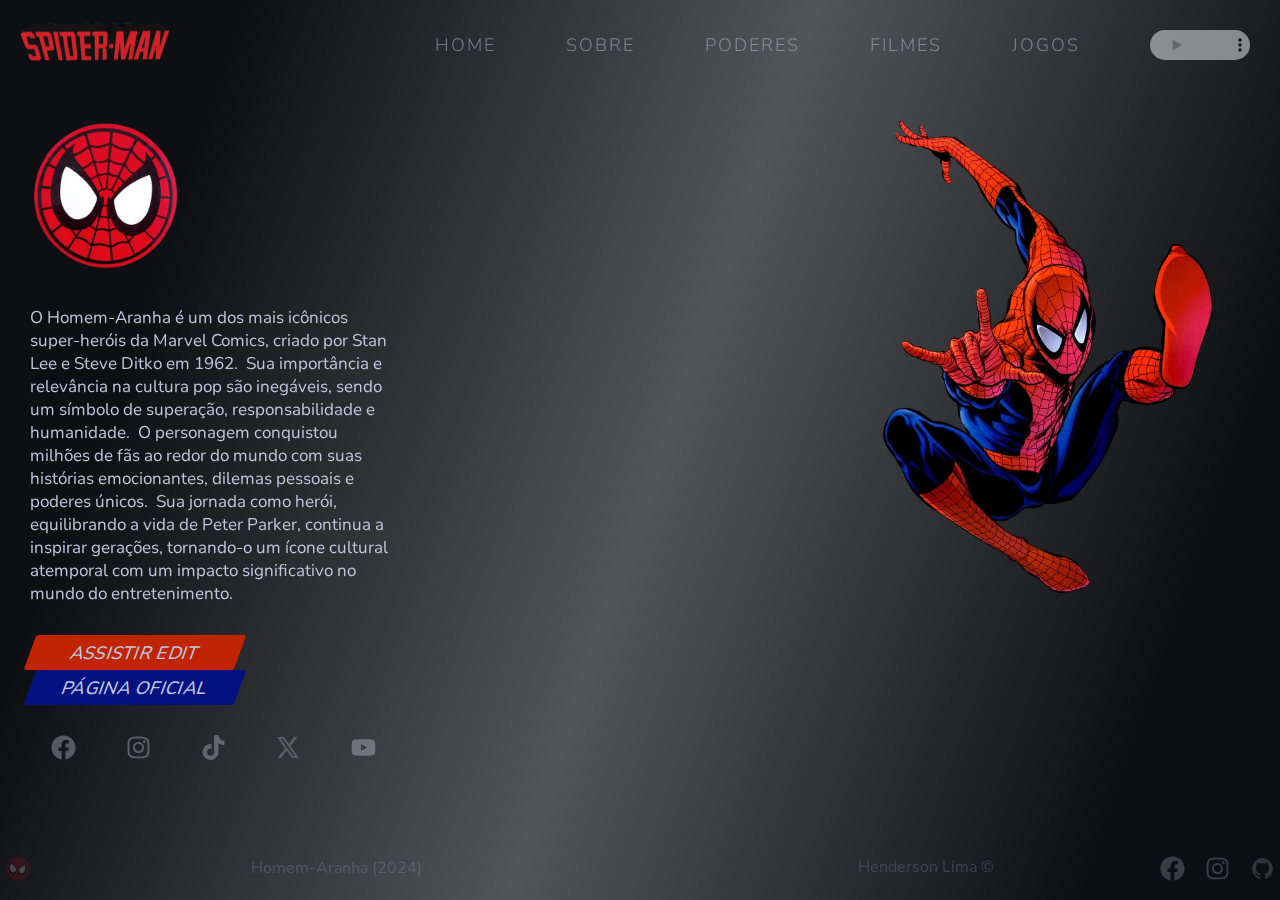
==== Index.html @ 878774ff "first commit" ====
<!DOCTYPE html>
<html lang="pt-br">
<head>
    <meta charset="UTF-8">
    <meta name="viewport" content="width=device-width, initial-scale=1.0">
    <title>Homem-Aranha</title>
    <link rel="stylesheet" href="./Styles/Index.css">
    <link rel="icon" type="image/x-icon" href="./Assets/Imagens/Home/Simbolo.png">
</head>
<body>
    <div id="background">
        <video loop autoplay muted>
            <source src="./Assets/Video/Spider-Verse ｜｜ Bones ft.@ImagineDragons.mp4">
        </video>
    </div>
    <div id="container" class="border">
        <header class="border">
            <div>
                <img src="./Assets/Imagens/Home/Logo.webp" class="logo" alt="Logo com o escrito Spider-Man">
            </div>
            <ul class="navigation">
                <li>
                    <a href="Index.html" class="navigation-link">Home</a>
                </li>
                <li>
                    <a href="Sobre.html" class="navigation-link">Sobre</a>
                </li>
                <li>
                    <a href="" class="navigation-link">Poderes</a>
                </li>
                <li>
                    <a href="" class="navigation-link">Filmes</a>
                </li>
                <li>
                    <a href="" class="navigation-link">Jogos</a>
                </li>
                <li>
                    <audio controls autoplay loop src="./assets/audios"></audio>
                </li>
            </ul>
        </header>
        <div id="left" class="border">
            <img
            src="/Assets/Imagens/Home/Simbolo.png" class="IMG-Simbolo" alt="Símbolo da máscara do Homem-Aranha">
            <p class="info-home"
                >O Homem-Aranha é um dos mais icônicos super-heróis da Marvel Comics, criado por Stan Lee e Steve Ditko em 1962.
                &nbsp;Sua importância e relevância na cultura pop são inegáveis, sendo um símbolo de superação, responsabilidade e humanidade.
                &nbsp;O personagem conquistou milhões de fãs ao redor do mundo com suas histórias emocionantes, dilemas pessoais e poderes únicos.
                &nbsp;Sua jornada como herói, equilibrando a vida de Peter Parker, continua a inspirar gerações, tornando-o um ícone cultural 
                atemporal com um impacto significativo no mundo do entretenimento.
            </p>
            <div class="buttons">
                <button class="edit">
                    <a href="https://youtu.be/sIrFveVh_DE?si=0ab416aweUmz8S4p">
                        Assistir edit
                    </a>
                </button>
                <button class="pag">
                    <a href="https://pt.wikipedia.org/wiki/Homem-Aranha">
                        Página Oficial
                    </a>
                </button>
            </div>
            <div class="navigation-social">
                    <a href="https://www.facebook.com/HomemAranha/?locale=pt_BR">
                        <svg xmlns="http://www.w3.org/2000/svg" viewBox="0 0 512 512"> 
                        <path fill="#EDF1F7" d="M504 256C504 119 393 8 256 8S8 119 8 256c0 123.78 90.69 226.38 209.25 245V327.69h-63V256h63v-54.64c0-62.15 37-96.48 93.67-96.48 27.14 0 55.52 4.84 55.52 4.84v61h-31.28c-30.8 0-40.41 19.12-40.41 38.73V256h68.78l-11 71.69h-57.78V501C413.31 482.38 504 379.78 504 256z"/>
                        </svg>
                    </a>
                    <a href="https://www.instagram.com/spiderman/">
                        <svg xmlns="http://www.w3.org/2000/svg" viewBox="0 0 448 512">
                        <path fill="#EDF1F7" d="M224.1 141c-63.6 0-114.9 51.3-114.9 114.9s51.3 114.9 114.9 114.9S339 319.5 339 255.9 287.7 141 224.1 141zm0 189.6c-41.1 0-74.7-33.5-74.7-74.7s33.5-74.7 74.7-74.7 74.7 33.5 74.7 74.7-33.6 74.7-74.7 74.7zm146.4-194.3c0 14.9-12 26.8-26.8 26.8-14.9 0-26.8-12-26.8-26.8s12-26.8 26.8-26.8 26.8 12 26.8 26.8zm76.1 27.2c-1.7-35.9-9.9-67.7-36.2-93.9-26.2-26.2-58-34.4-93.9-36.2-37-2.1-147.9-2.1-184.9 0-35.8 1.7-67.6 9.9-93.9 36.1s-34.4 58-36.2 93.9c-2.1 37-2.1 147.9 0 184.9 1.7 35.9 9.9 67.7 36.2 93.9s58 34.4 93.9 36.2c37 2.1 147.9 2.1 184.9 0 35.9-1.7 67.7-9.9 93.9-36.2 26.2-26.2 34.4-58 36.2-93.9 2.1-37 2.1-147.8 0-184.8zM398.8 388c-7.8 19.6-22.9 34.7-42.6 42.6-29.5 11.7-99.5 9-132.1 9s-102.7 2.6-132.1-9c-19.6-7.8-34.7-22.9-42.6-42.6-11.7-29.5-9-99.5-9-132.1s-2.6-102.7 9-132.1c7.8-19.6 22.9-34.7 42.6-42.6 29.5-11.7 99.5-9 132.1-9s102.7-2.6 132.1 9c19.6 7.8 34.7 22.9 42.6 42.6 11.7 29.5 9 99.5 9 132.1s2.7 102.7-9 132.1z"/>
                        </svg>
                    </a>
                    <a href="https://www.tiktok.com/@spidermanmovie?lang=pt-BR">
                        <svg xmlns="http://www.w3.org/2000/svg" viewBox="0 0 448 512">
                        <path fill="#EDF1F7" d="M448,209.91a210.06,210.06,0,0,1-122.77-39.25V349.38A162.55,162.55,0,1,1,185,188.31V278.2a74.62,74.62,0,1,0,52.23,71.18V0l88,0a121.18,121.18,0,0,0,1.86,22.17h0A122.18,122.18,0,0,0,381,102.39a121.43,121.43,0,0,0,67,20.14Z"/>
                        </svg>
                    </a>
                    <a href="https://twitter.com/SpiderMan">
                        <svg class="w-6 h-6 text-gray-800 dark:text-white" aria-hidden="true" xmlns="http://www.w3.org/2000/svg" width="24" height="24" fill="currentColor" viewBox="0 0 24 24">
                            <path d="M13.795 10.533 20.68 2h-3.073l-5.255 6.517L7.69 2H1l7.806 10.91L1.47 22h3.074l5.705-7.07L15.31 22H22l-8.205-11.467Zm-2.38 2.95L9.97 11.464 4.36 3.627h2.31l4.528 6.317 1.443 2.02 6.018 8.409h-2.31l-4.934-6.89Z"/>
                          </svg>                    
                    </a>
                    <a href="https://www.youtube.com/c/spiderman">
                        <svg xmlns="http://www.w3.org/2000/svg" viewBox="0 0 576 512">
                        <path fill="#EDF1F7" d="M549.655 124.083c-6.281-23.65-24.787-42.276-48.284-48.597C458.781 64 288 64 288 64S117.22 64 74.629 75.486c-23.497 6.322-42.003 24.947-48.284 48.597-11.412 42.867-11.412 132.305-11.412 132.305s0 89.438 11.412 132.305c6.281 23.65 24.787 41.5 48.284 47.821C117.22 448 288 448 288 448s170.78 0 213.371-11.486c23.497-6.321 42.003-24.171 48.284-47.821 11.412-42.867 11.412-132.305 11.412-132.305s0-89.438-11.412-132.305zm-317.51 213.508V175.185l142.739 81.205-142.739 81.201z"/>
                        </svg>
                    </a>
                </div>
        </div>
        <div id="main" class="border">
            <!-- Main -->
        </div>
        <div id="right" class="border">
            <img
            src="/Assets/Imagens/Home/Spider.webp" class="IMG-spider" alt="Homem-Aranha em pose clássica">
        </div>
        <footer class="border">
            <div class="rodape">
                <img src="/Assets/Imagens/Home/Simbolo.png" class="IMG-rodape" alt="Símbolo da máscara do Homem-Aranha">
            <p>Homem-Aranha (2024)</p>
            </div>
        </footer>
        <div id="footer2" class="border">
            <p>Henderson Lima ©</p>
            <div class="navigation-social2">
                <a href="https://www.facebook.com/share/PnAp65nThkCP9XxA/?mibextid=qi2Omg">
                    <svg xmlns="http://www.w3.org/2000/svg" viewBox="0 0 512 512"> 
                    <path fill="#EDF1F7" d="M504 256C504 119 393 8 256 8S8 119 8 256c0 123.78 90.69 226.38 209.25 245V327.69h-63V256h63v-54.64c0-62.15 37-96.48 93.67-96.48 27.14 0 55.52 4.84 55.52 4.84v61h-31.28c-30.8 0-40.41 19.12-40.41 38.73V256h68.78l-11 71.69h-57.78V501C413.31 482.38 504 379.78 504 256z"/>
                    </svg>
                </a>
                <a href="https://www.instagram.com/hendisu_lima?igsh=MTlmZjA5b3M0aWE2bQ==">
                    <svg xmlns="http://www.w3.org/2000/svg" viewBox="0 0 448 512">
                    <path fill="#EDF1F7" d="M224.1 141c-63.6 0-114.9 51.3-114.9 114.9s51.3 114.9 114.9 114.9S339 319.5 339 255.9 287.7 141 224.1 141zm0 189.6c-41.1 0-74.7-33.5-74.7-74.7s33.5-74.7 74.7-74.7 74.7 33.5 74.7 74.7-33.6 74.7-74.7 74.7zm146.4-194.3c0 14.9-12 26.8-26.8 26.8-14.9 0-26.8-12-26.8-26.8s12-26.8 26.8-26.8 26.8 12 26.8 26.8zm76.1 27.2c-1.7-35.9-9.9-67.7-36.2-93.9-26.2-26.2-58-34.4-93.9-36.2-37-2.1-147.9-2.1-184.9 0-35.8 1.7-67.6 9.9-93.9 36.1s-34.4 58-36.2 93.9c-2.1 37-2.1 147.9 0 184.9 1.7 35.9 9.9 67.7 36.2 93.9s58 34.4 93.9 36.2c37 2.1 147.9 2.1 184.9 0 35.9-1.7 67.7-9.9 93.9-36.2 26.2-26.2 34.4-58 36.2-93.9 2.1-37 2.1-147.8 0-184.8zM398.8 388c-7.8 19.6-22.9 34.7-42.6 42.6-29.5 11.7-99.5 9-132.1 9s-102.7 2.6-132.1-9c-19.6-7.8-34.7-22.9-42.6-42.6-11.7-29.5-9-99.5-9-132.1s-2.6-102.7 9-132.1c7.8-19.6 22.9-34.7 42.6-42.6 29.5-11.7 99.5-9 132.1-9s102.7-2.6 132.1 9c19.6 7.8 34.7 22.9 42.6 42.6 11.7 29.5 9 99.5 9 132.1s2.7 102.7-9 132.1z"/>
                    </svg>
                </a>
                <a href="https://github.com/HStark0?tab=repositories">
                    <svg class="w-6 h-6 text-gray-800 dark:text-white" aria-hidden="true" xmlns="http://www.w3.org/2000/svg" width="24" height="24" fill="currentColor" viewBox="0 0 24 24">
                        <path fill-rule="evenodd" d="M12.006 2a9.847 9.847 0 0 0-6.484 2.44 10.32 10.32 0 0 0-3.393 6.17 10.48 10.48 0 0 0 1.317 6.955 10.045 10.045 0 0 0 5.4 4.418c.504.095.683-.223.683-.494 0-.245-.01-1.052-.014-1.908-2.78.62-3.366-1.21-3.366-1.21a2.711 2.711 0 0 0-1.11-1.5c-.907-.637.07-.621.07-.621.317.044.62.163.885.346.266.183.487.426.647.71.135.253.318.476.538.655a2.079 2.079 0 0 0 2.37.196c.045-.52.27-1.006.635-1.37-2.219-.259-4.554-1.138-4.554-5.07a4.022 4.022 0 0 1 1.031-2.75 3.77 3.77 0 0 1 .096-2.713s.839-.275 2.749 1.05a9.26 9.26 0 0 1 5.004 0c1.906-1.325 2.74-1.05 2.74-1.05.37.858.406 1.828.101 2.713a4.017 4.017 0 0 1 1.029 2.75c0 3.939-2.339 4.805-4.564 5.058a2.471 2.471 0 0 1 .679 1.897c0 1.372-.012 2.477-.012 2.814 0 .272.18.592.687.492a10.05 10.05 0 0 0 5.388-4.421 10.473 10.473 0 0 0 1.313-6.948 10.32 10.32 0 0 0-3.39-6.165A9.847 9.847 0 0 0 12.007 2Z" clip-rule="evenodd"/>
                      </svg>
                      
                </a>
            </div>
        </div>
    </div>
</body>
</html>
---- Styles/Index.css ----
@import url(./Gerais.css);

/* Background - Home */

#background {
    position: fixed;
    inset: 0;
    z-index: -1;
    width: 100%;
    height: 115%;
    align-self: center;
    justify-self: center;
}

#background video {
    width: 100%;
    height: 100%;
    object-fit: cover;
}

#background::after {
    content: '';
    width: inherit;
    height: inherit;
    position: fixed;
    inset: 0;
    background: linear-gradient(109deg, rgba(10, 12, 16, 0.99) 15%, rgba(10, 12, 16, 0.7) 50%, rgba(10, 12, 16, 0.99) 85%);
}

/* GRID */

/* .border {
    border: 1px solid white;
} */

#container {
    display: grid;
    grid-template-columns: repeat(3, 1fr);
    grid-template-rows: 10vh 84.5vh 5vh;
    grid-template-areas:
    "header header header"
    "left main right"
    "footer main footer2";
}

header {
    grid-area: header;
    padding: 20px;
    display: flex;
    justify-content: space-between;
    align-items: center;
}

.logo {
    width: 150px;
}

#left {
    grid-area: left;
    padding: 30px;
}

#main {
    grid-area: main;
}

#right {
    grid-area: right;
    padding: 30px;
}

footer {
    grid-area: footer;
    padding: 5px;
}

#footer2 {
    grid-area: footer2;
    padding: 5px;
    display: flex;
    justify-content: space-between;
    opacity: 0.2;
}

/* Header */

.navigation {
    display: flex;
    align-items: center;
    column-gap: 70px;
    list-style: none;
    padding: 10px;
    opacity: 0.5;
}

.navigation-link {
    font-weight: 300;
    font-size: 18px;
    letter-spacing: 2px;
    text-decoration: none;
    text-transform: uppercase;
    position: relative;
}

.navigation-link:hover {
    color: var(--red);
}

.navigation-link::after {
    content: '';
    position: absolute;
    left: 0;
    bottom: -2px;

    width: 60%;
    height: 1px;
    background: var(--blue);

    transform: scaleX(0);
    transform-origin: right;
    transition: transform 0.4s;
}

.navigation-link:hover::after {
    transform: scaleX(1);
    transform-origin: left;
    transition: transform 0.4s;
}

/* Audio */

audio {
    width: 100px;
    height: 30px;
    margin: none;
    padding: none;
}

audio, li {
    display: flex;
    align-items: center;
    column-gap: 48px;
    list-style: none;
}

/* GRID - LEFT */

.IMG-Simbolo {
    width: 150px;
}

#left > p {
    font-size: 17px;
    margin-top: 30px;
}

.buttons {
    margin-top: 30px;
}

.buttons a {
    text-decoration: none;
}

.edit, .pag {
    width: 210px;
    height: 35px;
    border: none;
    border-radius: 3px;
    font-weight: 500;
    text-align: center;
    text-transform: uppercase;
    letter-spacing: 0.3px;
    transform: skew(-20deg);
}

.edit {
    background-color: var(--red);
    transition: 0.4s;
}

.edit a:hover {
    color: blue;
    transition: 0.4s;
}

.pag {
    background-color: var(--blue);
    transition: 0.4s;
}

.pag a:hover {
    color: red;
    transition: 0.4s;
}

.navigation-social {
    margin-top: 30px;
    display: flex;
    justify-content: center;
    column-gap: 50px;
}

.navigation-social svg {
    width: 25px;
    height: 25px;
    opacity: 0.3;
    transition: all 0.4s;
}

.navigation-social svg:hover {
    opacity: 1;
    transform: translateY(-5px);
    cursor: pointer;
}

/* GRID - RIGHT */

.IMG-spider {
    width: 90%;
}

/* GRID - FOOTER */

.rodape {
    display: flex;
    justify-content: space-between;
    align-items: center;
    opacity: 0.2;
}

.IMG-rodape {
    width: 25px;
    height: 25px;
}

.rodape p {
    font-size: 16px;
}

/* GRID - FOOTER2 */

#footer2 > p {
    font-size: 16px;
}

.navigation-social2 {
    display: flex;
    gap: 20px;
}

.navigation-social2 svg {
    width: 25px;
    height: 25px;
    transition: all 0.4s;
}

.navigation-social2 svg:hover {
    transform: translateY(-5px);
    cursor: pointer;
}

/* Media Query */

@media only screen and (max-width: 480px) {
    #container {
        display: flex;
        flex-direction: column;
    }

    header {
        display: flex;
        flex-direction: column;
        gap: 10px;
        padding: 0;
    }

    .navigation {
        display: flex;
        justify-content: center;
        align-items: center;
        column-gap: 10px;
        list-style: none;
        opacity: 0.5;
    }
    
    .navigation-link {
        font-weight: 0;
        font-size: 14px;
        letter-spacing: 0.5px;
        text-decoration: none;
        text-transform: uppercase;
        position: relative;
    }

    /* Left */

    #left > p {
        font-size: 14px;
        margin-top: 0px;
    }

    .buttons {
        margin-top: 60px;
        margin-left: 10px;
    }

    .buttons > button > a {
        font-size: 14px;
    }

    .edit, .pag {
        width: 140px;
        height: 35px;
        border: none;
        border-radius: 3px;
        font-weight: 500;
        text-align: center;
        text-transform: uppercase;
        letter-spacing: 0.3px;
        transform: skew(-20deg);
    }

    .navigation-social {
        margin-top: 65px;
        display: flex;
        justify-content: center;
        column-gap: 40px;
    }
    
    #footer2 {
        grid-area: footer2;
        display: flex;
        justify-content: space-between;
        align-items: center;
        opacity: 0.2;
        margin-left: 20px;
        margin-right: 20px;
    }

    /* Display None */

    audio {
        display: none;
    }

    .IMG-Simbolo {
        display: none;
    }

    .IMG-spider {
        display: none;
    }

    #main {
        display: none;
    }

    #right {
        display: none;
    }

    footer {
        display: none;
    }
}

@media only screen and (min-width: 768px) and (max-width: 991px) {

    .logo {
        width: 300px;
    }

    #container {
        display: flex;
        flex-direction: column;
    }

    header {
        display: flex;
        flex-direction: column;
        gap: 30px;
        padding: 0;
    }

    .navigation {
        display: flex;
        justify-content: center;
        align-items: center;
        column-gap: 60px;
        list-style: none;
        opacity: 1;
        margin-left: 30px;
    }
    
    .navigation-link {
        font-weight: 300;
        font-size: 20px;
        letter-spacing: 1px;
        text-decoration: none;
        text-transform: uppercase;
        position: relative;
    }

    #left > p {
        font-size: 28px;
        margin-top: 60px;
        text-align: justify;
        margin-left: 30px;
        margin-right: 30px;
    }

    .buttons {
        margin-top: 80px;
        display: flex;
        justify-content: center;
        gap: 50px;
    }

    .buttons > button > a {
        font-size: 30px;
    }

    .edit, .pag {
        width: 300px;
        height: 70px;
        border: none;
        border-radius: 3px;
        font-weight: 500;
        text-align: center;
        text-transform: uppercase;
        letter-spacing: 0.3px;
        transform: skew(-20deg);
    }

    .navigation-social {
        margin-top: 100px;
        display: flex;
        justify-content: center;
        column-gap: 80px;
    }
    
    .navigation-social svg {
        width: 40px;
        height: 40px;
        opacity: 0.3;
        transition: all 0.4s;
    }
    
    #footer2 {
        grid-area: footer2;
        margin-top: 50px;
        display: flex;
        justify-content: space-between;
        opacity: 0.2;
        margin-left: 30px;
        margin-right: 30px;
    }

    #footer2 > p {
        font-size: 20px;
    }
    
    .navigation-social2 {
        display: flex;
        gap: 40px;
    }
    
    .navigation-social2 svg {
        width: 30px;
        height: 30px;
        transition: all 0.4s;
    }

    /* Display None */

    audio {
        display: none;
    }

    .IMG-Simbolo {
        display: none;
    }

    .IMG-spider {
        display: none;
    }

    #main {
        display: none;
    }

    #right {
        display: none;
    }

    footer {
        display: none;
    }

}
/* FIM */
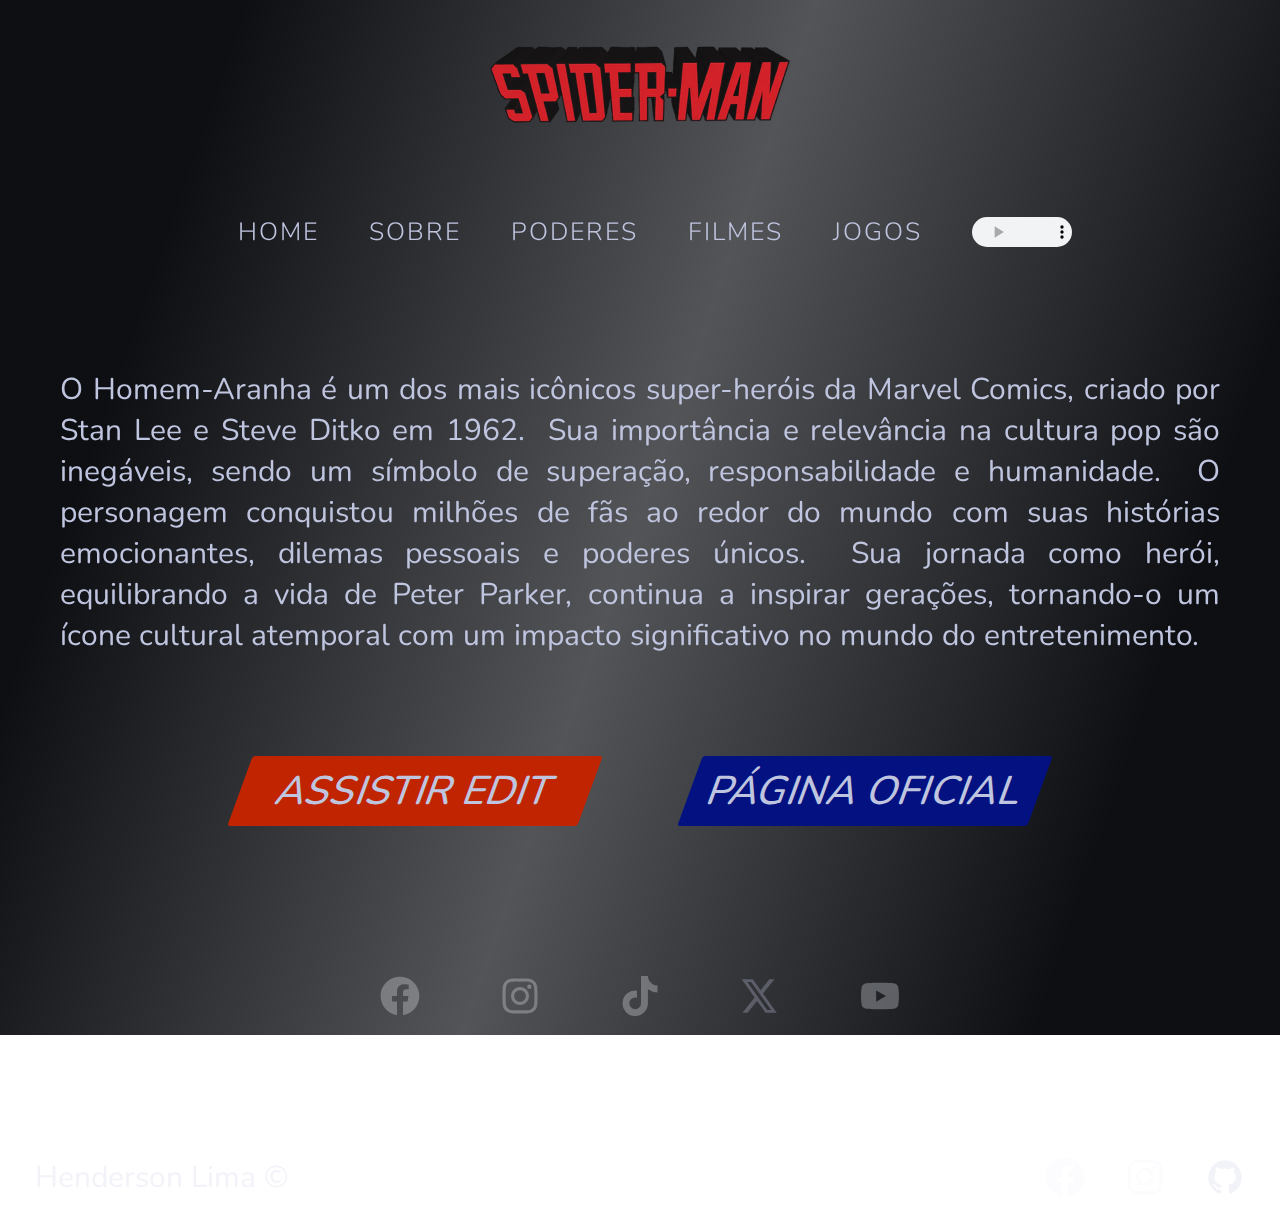
==== commit a9af6a5b: "Miranha" ====
--- a/Index.html
+++ b/Index.html
@@ -26,16 +26,16 @@
                     <a href="Sobre.html" class="navigation-link">Sobre</a>
                 </li>
                 <li>
-                    <a href="" class="navigation-link">Poderes</a>
+                    <a href="Poderes.html" class="navigation-link">Poderes</a>
                 </li>
                 <li>
-                    <a href="" class="navigation-link">Filmes</a>
+                    <a href="Filmes.html" class="navigation-link">Filmes</a>
                 </li>
                 <li>
-                    <a href="" class="navigation-link">Jogos</a>
+                    <a href="Jogos.html" class="navigation-link">Jogos</a>
                 </li>
                 <li>
-                    <audio controls autoplay loop src="./assets/audios"></audio>
+                    <audio controls autoplay loop src="./assets"></audio>
                 </li>
             </ul>
         </header>
--- a/Styles/Index.css
+++ b/Styles/Index.css
@@ -262,24 +262,25 @@
 
 /* Media Query */
 
-@media only screen and (max-width: 480px) {
+@media only screen and (max-width: 450px) {
     #container {
         display: flex;
         flex-direction: column;
+        justify-content: space-between;
+        align-items: center;
     }
 
     header {
         display: flex;
         flex-direction: column;
-        gap: 10px;
-        padding: 0;
+        gap: 30px;
     }
 
     .navigation {
         display: flex;
         justify-content: center;
         align-items: center;
-        column-gap: 10px;
+        column-gap: 30px;
         list-style: none;
         opacity: 0.5;
     }
@@ -296,13 +297,7 @@
     /* Left */
 
     #left > p {
-        font-size: 14px;
-        margin-top: 0px;
-    }
-
-    .buttons {
-        margin-top: 60px;
-        margin-left: 10px;
+        font-size: 18px;
     }
 
     .buttons > button > a {
@@ -310,7 +305,7 @@
     }
 
     .edit, .pag {
-        width: 140px;
+        width: 170px;
         height: 35px;
         border: none;
         border-radius: 3px;
@@ -322,7 +317,6 @@
     }
 
     .navigation-social {
-        margin-top: 65px;
         display: flex;
         justify-content: center;
         column-gap: 40px;
@@ -333,9 +327,107 @@
         display: flex;
         justify-content: space-between;
         align-items: center;
+        column-gap: 40px;
         opacity: 0.2;
+    }
+
+    /* Display None */
+
+    audio {
+        display: none;
+    }
+
+    .IMG-Simbolo {
+        display: none;
+    }
+
+    .IMG-spider {
+        display: none;
+    }
+
+    #main {
+        display: none;
+    }
+
+    #right {
+        display: none;
+    }
+
+    footer {
+        display: none;
+    }
+}
+
+@media only screen and (max-width: 415px) {
+    #container {
+        display: flex;
+        flex-direction: column;
+        justify-content: space-between;
+        align-items: center;
+    }
+
+    header {
+        display: flex;
+        flex-direction: column;
         margin-left: 20px;
-        margin-right: 20px;
+        gap: 10px;
+        padding: 0;
+    }
+
+    .logo {
+        width: 140px;
+    }
+
+    .navigation {
+        display: flex;
+        justify-content: center;
+        align-items: center;
+        column-gap: 18px;
+        list-style: none;
+        opacity: 0.5;
+    }
+    
+    .navigation-link {
+        font-weight: 0;
+        font-size: 14px;
+        letter-spacing: 0.5px;
+        text-decoration: none;
+        text-transform: uppercase;
+        position: relative;
+    }
+
+    /* Left */
+
+    #left > p {
+        font-size: 14px;
+    }
+
+    .buttons > button > a {
+        font-size: 14px;
+    }
+
+    .edit, .pag {
+        width: 142px;
+        height: 35px;
+        border: none;
+        border-radius: 3px;
+        font-weight: 500;
+        text-align: center;
+        text-transform: uppercase;
+        letter-spacing: 0.3px;
+        transform: skew(-20deg);
+    }
+
+    .navigation-social {
+        display: flex;
+        justify-content: center;
+        column-gap: 40px;
+    }
+    
+    #footer2 {
+        grid-area: footer2;
+        display: flex;
+        opacity: 0.2;
     }
 
     /* Display None */
@@ -499,4 +591,140 @@
     }
 
 }
+
+@media only screen and (min-width: 1020px) and (max-width: 1350px) {
+
+    .logo {
+        width: 300px;
+        margin-top: 20px;
+    }
+
+    #container {
+        display: flex;
+        flex-direction: column;
+    }
+
+    header {
+        display: flex;
+        flex-direction: column;
+        gap: 50px;
+        padding: 0;
+    }
+
+    .navigation {
+        display: flex;
+        justify-content: center;
+        align-items: center;
+        column-gap: 50px;
+        list-style: none;
+        opacity: 1;
+        margin-left: 30px;
+    }
+    
+    .navigation-link {
+        font-weight: 300;
+        font-size: 25px;
+        letter-spacing: 2px;
+        text-decoration: none;
+        text-transform: uppercase;
+        position: relative;
+    }
+
+    #left > p {
+        font-size: 30px;
+        margin-top: 80px;
+        text-align: justify;
+        margin-left: 30px;
+        margin-right: 30px;
+    }
+
+    .buttons {
+        margin-top: 100px;
+        display: flex;
+        justify-content: center;
+        gap: 100px;
+    }
+
+    .buttons > button > a {
+        font-size: 40px;
+    }
+
+    .edit, .pag {
+        width: 350px;
+        height: 70px;
+        border: none;
+        border-radius: 3px;
+        font-weight: 500;
+        text-align: center;
+        text-transform: uppercase;
+        letter-spacing: 0.3px;
+        transform: skew(-20deg);
+    }
+
+    .navigation-social {
+        margin-top: 150px;
+        display: flex;
+        justify-content: center;
+        column-gap: 80px;
+    }
+    
+    .navigation-social svg {
+        width: 40px;
+        height: 40px;
+        opacity: 0.3;
+        transition: all 0.4s;
+    }
+    
+    #footer2 {
+        grid-area: footer2;
+        margin-top: 100px;
+        display: flex;
+        justify-content: space-between;
+        opacity: 0.2;
+        margin-left: 30px;
+        margin-right: 30px;
+    }
+
+    #footer2 > p {
+        font-size: 30px;
+    }
+    
+    .navigation-social2 {
+        display: flex;
+        gap: 40px;
+    }
+    
+    .navigation-social2 svg {
+        width: 40px;
+        height: 40px;
+        transition: all 0.4s;
+    }
+
+    /* Display None */
+
+    /* audio {
+        display: none;
+    } */
+
+    .IMG-Simbolo {
+        display: none;
+    }
+
+    .IMG-spider {
+        display: none;
+    }
+
+    #main {
+        display: none;
+    }
+
+    #right {
+        display: none;
+    }
+
+    footer {
+        display: none;
+    }
+}
+
 /* FIM */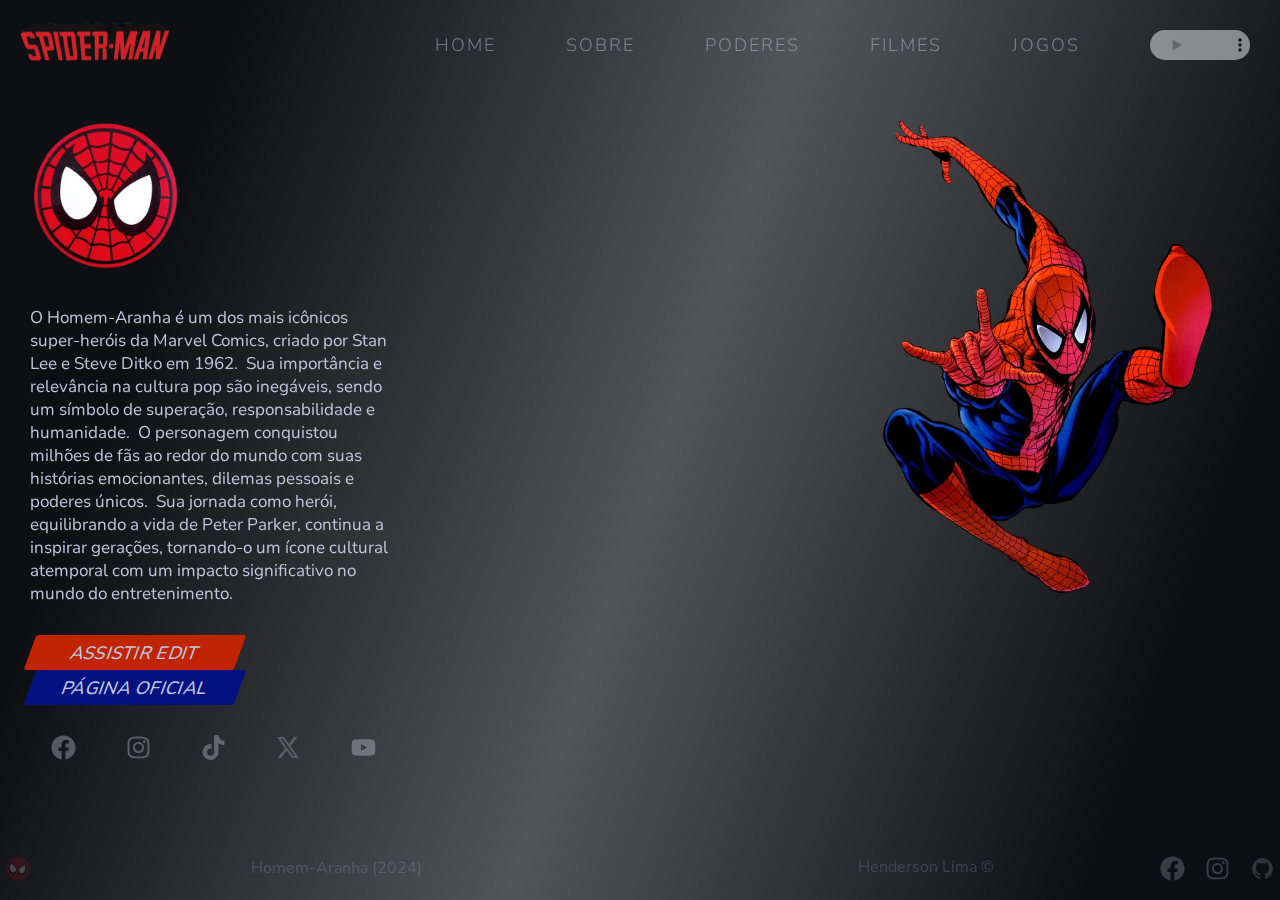
==== commit ac85f43c: "Miranha" ====
--- a/Index.html
+++ b/Index.html
@@ -35,7 +35,7 @@
                     <a href="Jogos.html" class="navigation-link">Jogos</a>
                 </li>
                 <li>
-                    <audio controls autoplay loop src="./assets"></audio>
+                    <audio controls autoplay loop src="./assets/Audios/Spider-Man Complete Theme (Arachnoverture by Michael Giacchino)(MP3_320K).mp3"></audio>
                 </li>
             </ul>
         </header>
--- a/Styles/Index.css
+++ b/Styles/Index.css
@@ -262,7 +262,12 @@
 
 /* Media Query */
 
-@media only screen and (max-width: 450px) {
+@media screen and (max-width: 480px) {
+    
+    .logo {
+        display: none;
+    }
+
     #container {
         display: flex;
         flex-direction: column;
@@ -273,18 +278,54 @@
     header {
         display: flex;
         flex-direction: column;
-        gap: 30px;
-    }
+        justify-content: center;
+        align-items: center;
+        background-color: #05111954;
+        border-bottom: 2px solid #051119;
+    }
+
+    #left {
+        display: flex;
+        flex-direction: column;
+        justify-content: center;
+        align-items: center;
+    }
+    
+    #main {
+        display: none;
+    }
+    
+    #right {
+        display: none;
+    }
+    
+    footer {
+        display: none;
+    }
+    
+    #footer2 {
+        grid-area: footer2;
+        padding: 5px;
+        display: flex;
+        justify-content: space-between;
+        opacity: 0.2;
+    }
+
+    audio {
+        display: none;
+    }
+
+    /* Header */
 
     .navigation {
         display: flex;
-        justify-content: center;
-        align-items: center;
-        column-gap: 30px;
+        align-items: center;
+        column-gap: 10px;
         list-style: none;
         opacity: 0.5;
-    }
-    
+        margin-left: 25px;
+    }
+
     .navigation-link {
         font-weight: 0;
         font-size: 14px;
@@ -294,22 +335,36 @@
         position: relative;
     }
 
-    /* Left */
+    /* GRID - LEFT */
+
+    .IMG-Simbolo {
+        width: 50px;
+    }
 
     #left > p {
-        font-size: 18px;
-    }
-
-    .buttons > button > a {
         font-size: 14px;
     }
 
+    .buttons {
+        display: flex;
+        justify-content: space-between;
+        align-items: center;
+        gap: 10px;
+        margin-top: 30px;
+        padding: 10px;
+    }
+
+    .buttons a {
+        text-decoration: none;
+        font-size: 16px;
+    }
+
     .edit, .pag {
-        width: 170px;
+        width: 150px;
         height: 35px;
         border: none;
         border-radius: 3px;
-        font-weight: 500;
+        font-weight: 0;
         text-align: center;
         text-transform: uppercase;
         letter-spacing: 0.3px;
@@ -321,140 +376,37 @@
         justify-content: center;
         column-gap: 40px;
     }
-    
+
+    .navigation-social svg {
+        width: 25px;
+        height: 25px;
+        opacity: 0.3;
+        transition: all 0.4s;
+    }
+
+    /* GRID - FOOTER2 */
+
     #footer2 {
-        grid-area: footer2;
-        display: flex;
-        justify-content: space-between;
-        align-items: center;
-        column-gap: 40px;
-        opacity: 0.2;
-    }
-
-    /* Display None */
-
-    audio {
-        display: none;
-    }
-
-    .IMG-Simbolo {
-        display: none;
-    }
-
-    .IMG-spider {
-        display: none;
-    }
-
-    #main {
-        display: none;
-    }
-
-    #right {
-        display: none;
-    }
-
-    footer {
-        display: none;
-    }
-}
-
-@media only screen and (max-width: 415px) {
-    #container {
-        display: flex;
-        flex-direction: column;
-        justify-content: space-between;
-        align-items: center;
-    }
-
-    header {
-        display: flex;
-        flex-direction: column;
-        margin-left: 20px;
-        gap: 10px;
-        padding: 0;
-    }
-
-    .logo {
-        width: 140px;
-    }
-
-    .navigation {
-        display: flex;
-        justify-content: center;
-        align-items: center;
-        column-gap: 18px;
-        list-style: none;
-        opacity: 0.5;
-    }
-    
-    .navigation-link {
-        font-weight: 0;
-        font-size: 14px;
-        letter-spacing: 0.5px;
-        text-decoration: none;
-        text-transform: uppercase;
-        position: relative;
-    }
-
-    /* Left */
-
-    #left > p {
-        font-size: 14px;
-    }
-
-    .buttons > button > a {
-        font-size: 14px;
-    }
-
-    .edit, .pag {
-        width: 142px;
-        height: 35px;
-        border: none;
-        border-radius: 3px;
-        font-weight: 500;
-        text-align: center;
-        text-transform: uppercase;
-        letter-spacing: 0.3px;
-        transform: skew(-20deg);
-    }
-
-    .navigation-social {
-        display: flex;
-        justify-content: center;
-        column-gap: 40px;
-    }
-    
-    #footer2 {
-        grid-area: footer2;
-        display: flex;
-        opacity: 0.2;
-    }
-
-    /* Display None */
-
-    audio {
-        display: none;
-    }
-
-    .IMG-Simbolo {
-        display: none;
-    }
-
-    .IMG-spider {
-        display: none;
-    }
-
-    #main {
-        display: none;
-    }
-
-    #right {
-        display: none;
-    }
-
-    footer {
-        display: none;
-    }
+        margin-top: 20px;
+        align-items: center;
+        gap: 90px;
+    }
+
+    #footer2 > p {
+        font-size: 16px;
+    }
+
+    .navigation-social2 {
+        display: flex;
+        gap: 20px;
+    }
+
+    .navigation-social2 svg {
+        width: 25px;
+        height: 25px;
+        transition: all 0.4s;
+    }
+
 }
 
 @media only screen and (min-width: 768px) and (max-width: 991px) {
@@ -592,7 +544,7 @@
 
 }
 
-@media only screen and (min-width: 1020px) and (max-width: 1350px) {
+@media only screen and (min-width: 992px) and (max-width: 1199px) {
 
     .logo {
         width: 300px;
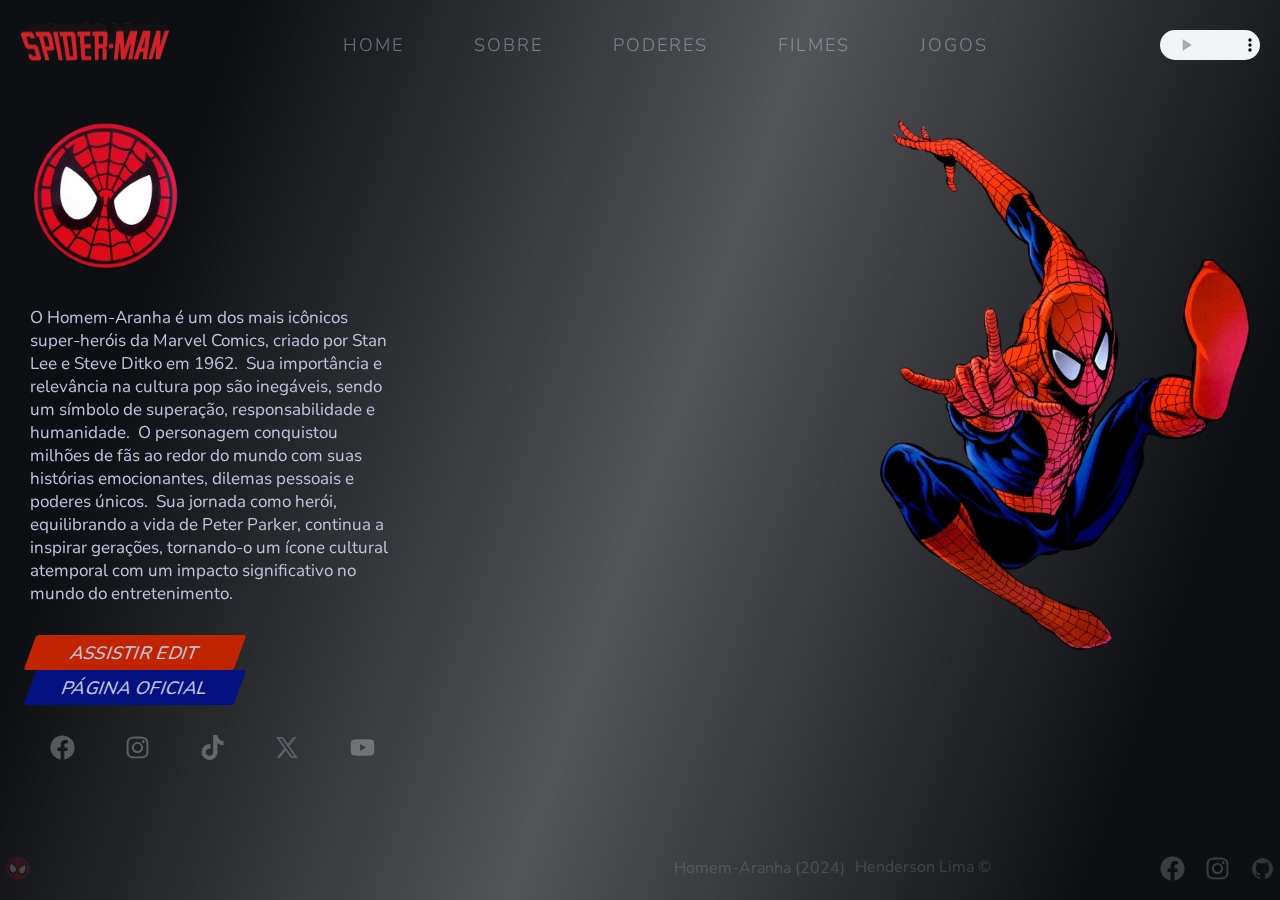
==== commit 895ce588: "Miranha" ====
--- a/Index.html
+++ b/Index.html
@@ -34,6 +34,8 @@
                 <li>
                     <a href="Jogos.html" class="navigation-link">Jogos</a>
                 </li>
+            </ul>
+            <ul class="navigation-audio">
                 <li>
                     <audio controls autoplay loop src="./assets/Audios/Spider-Man Complete Theme (Arachnoverture by Michael Giacchino)(MP3_320K).mp3"></audio>
                 </li>
--- a/Styles/Index.css
+++ b/Styles/Index.css
@@ -40,7 +40,7 @@
     grid-template-areas:
     "header header header"
     "left main right"
-    "footer main footer2";
+    "footer footer footer2";
 }
 
 header {
@@ -129,18 +129,15 @@
 
 /* Audio */
 
-audio {
+.navigation-audio, audio {
+    display: flex;
+    align-items: center;
+    column-gap: 48px;
+    list-style: none;
     width: 100px;
     height: 30px;
     margin: none;
     padding: none;
-}
-
-audio, li {
-    display: flex;
-    align-items: center;
-    column-gap: 48px;
-    list-style: none;
 }
 
 /* GRID - LEFT */
@@ -217,7 +214,7 @@
 /* GRID - RIGHT */
 
 .IMG-spider {
-    width: 90%;
+    width: 370px;
 }
 
 /* GRID - FOOTER */
@@ -265,7 +262,7 @@
 @media screen and (max-width: 480px) {
     
     .logo {
-        display: none;
+        width: 150px;
     }
 
     #container {
@@ -280,8 +277,7 @@
         flex-direction: column;
         justify-content: center;
         align-items: center;
-        background-color: #05111954;
-        border-bottom: 2px solid #051119;
+        gap: 10px;
     }
 
     #left {
@@ -295,24 +291,11 @@
         display: none;
     }
     
-    #right {
-        display: none;
-    }
-    
-    footer {
-        display: none;
-    }
-    
     #footer2 {
-        grid-area: footer2;
         padding: 5px;
         display: flex;
         justify-content: space-between;
         opacity: 0.2;
-    }
-
-    audio {
-        display: none;
     }
 
     /* Header */
@@ -323,16 +306,14 @@
         column-gap: 10px;
         list-style: none;
         opacity: 0.5;
-        margin-left: 25px;
     }
 
     .navigation-link {
         font-weight: 0;
-        font-size: 14px;
+        font-size: 16px;
         letter-spacing: 0.5px;
         text-decoration: none;
         text-transform: uppercase;
-        position: relative;
     }
 
     /* GRID - LEFT */
@@ -342,6 +323,7 @@
     }
 
     #left > p {
+        margin-top: 30px;
         font-size: 14px;
     }
 
@@ -351,7 +333,7 @@
         align-items: center;
         gap: 10px;
         margin-top: 30px;
-        padding: 10px;
+        padding: 0px;
     }
 
     .buttons a {
@@ -359,11 +341,11 @@
         font-size: 16px;
     }
 
-    .edit, .pag {
+    .edit {
         width: 150px;
-        height: 35px;
+        height: 30px;
         border: none;
-        border-radius: 3px;
+        border-radius: 5px;
         font-weight: 0;
         text-align: center;
         text-transform: uppercase;
@@ -371,23 +353,67 @@
         transform: skew(-20deg);
     }
 
+    .pag {
+        width: 155px;
+        height: 30px;
+        border: none;
+        border-radius: 5px;
+        font-weight: 0;
+        text-align: center;
+        text-transform: uppercase;
+        letter-spacing: 0.3px;
+        transform: skew(-20deg);
+    }
+
     .navigation-social {
         display: flex;
         justify-content: center;
         column-gap: 40px;
+        margin-top: 30px;
     }
 
     .navigation-social svg {
+        width: 20px;
+        height: 20px;
+        opacity: 0.3;
+        transition: all 0.4s;
+    }
+
+    /* GRID - RIGHT */
+
+    #right {
+    grid-area: right;
+    padding: 0px;
+    }
+    
+    .IMG-spider {
+        width: 70px;
+    }
+
+    /* GRID - FOOTER */
+
+    .rodape {
+        display: flex;
+        justify-content: space-between;
+        align-items: center;
+        opacity: 0.2;
+        gap: 20px;
+        margin-top: 10px;
+    }
+    
+    .IMG-rodape {
         width: 25px;
         height: 25px;
-        opacity: 0.3;
-        transition: all 0.4s;
+    }
+    
+    .rodape p {
+        font-size: 16px;
     }
 
     /* GRID - FOOTER2 */
 
     #footer2 {
-        margin-top: 20px;
+        margin-top: 10px;
         align-items: center;
         gap: 90px;
     }
@@ -406,18 +432,195 @@
         height: 25px;
         transition: all 0.4s;
     }
-
-}
-
-@media only screen and (min-width: 768px) and (max-width: 991px) {
-
+}
+
+@media screen and (min-width: 481px) and (max-width: 768px)  {
+    
     .logo {
+        width: 150px;
+    }
+
+    #container {
+        display: flex;
+        flex-direction: column;
+        justify-content: space-between;
+        align-items: center;
+    }
+
+    header {
+        display: flex;
+        flex-direction: column;
+        justify-content: center;
+        align-items: center;
+        gap: 10px;
+    }
+
+    #left {
+        display: flex;
+        flex-direction: column;
+        justify-content: center;
+        align-items: center;
+    }
+    
+    #main {
+        display: none;
+    }
+    
+    #footer2 {
+        padding: 5px;
+        display: flex;
+        justify-content: space-between;
+        opacity: 0.2;
+    }
+
+    /* Header */
+
+    .navigation {
+        display: flex;
+        align-items: center;
+        column-gap: 10px;
+        list-style: none;
+        opacity: 0.5;
+    }
+
+    .navigation-link {
+        font-weight: 0;
+        font-size: 16px;
+        letter-spacing: 0.5px;
+        text-decoration: none;
+        text-transform: uppercase;
+    }
+
+    /* GRID - LEFT */
+
+    .IMG-Simbolo {
+        width: 50px;
+    }
+
+    #left > p {
+        margin-top: 30px;
+        font-size: 14px;
+    }
+
+    .buttons {
+        display: flex;
+        justify-content: space-between;
+        align-items: center;
+        gap: 10px;
+        margin-top: 30px;
+        padding: 0px;
+    }
+
+    .buttons a {
+        text-decoration: none;
+        font-size: 16px;
+    }
+
+    .edit {
+        width: 150px;
+        height: 30px;
+        border: none;
+        border-radius: 5px;
+        font-weight: 0;
+        text-align: center;
+        text-transform: uppercase;
+        letter-spacing: 0.3px;
+        transform: skew(-20deg);
+    }
+
+    .pag {
+        width: 155px;
+        height: 30px;
+        border: none;
+        border-radius: 5px;
+        font-weight: 0;
+        text-align: center;
+        text-transform: uppercase;
+        letter-spacing: 0.3px;
+        transform: skew(-20deg);
+    }
+
+    .navigation-social {
+        display: flex;
+        justify-content: center;
+        column-gap: 40px;
+        margin-top: 30px;
+    }
+
+    .navigation-social svg {
+        width: 20px;
+        height: 20px;
+        opacity: 0.3;
+        transition: all 0.4s;
+    }
+
+    /* GRID - RIGHT */
+
+    #right {
+    grid-area: right;
+    padding: 0px;
+    }
+    
+    .IMG-spider {
+        width: 70px;
+    }
+
+    /* GRID - FOOTER */
+
+    .rodape {
+        display: flex;
+        justify-content: space-between;
+        align-items: center;
+        opacity: 0.2;
+        gap: 20px;
+        margin-top: 10px;
+    }
+    
+    .IMG-rodape {
+        width: 25px;
+        height: 25px;
+    }
+    
+    .rodape p {
+        font-size: 16px;
+    }
+
+    /* GRID - FOOTER2 */
+
+    #footer2 {
+        margin-top: 10px;
+        align-items: center;
+        gap: 90px;
+    }
+
+    #footer2 > p {
+        font-size: 16px;
+    }
+
+    .navigation-social2 {
+        display: flex;
+        gap: 20px;
+    }
+
+    .navigation-social2 svg {
+        width: 25px;
+        height: 25px;
+        transition: all 0.4s;
+    }
+}
+
+@media only screen and (min-width: 769px) and (max-width: 1279px) {
+
+    .logo {
+    margin-top: 10px;
         width: 300px;
     }
 
     #container {
         display: flex;
         flex-direction: column;
+        justify-content: center;
+        align-items: center;
     }
 
     header {
@@ -434,12 +637,11 @@
         column-gap: 60px;
         list-style: none;
         opacity: 1;
-        margin-left: 30px;
     }
     
     .navigation-link {
         font-weight: 300;
-        font-size: 20px;
+        font-size: 30px;
         letter-spacing: 1px;
         text-decoration: none;
         text-transform: uppercase;
@@ -448,14 +650,14 @@
 
     #left > p {
         font-size: 28px;
-        margin-top: 60px;
+        margin-top: 30px;
         text-align: justify;
         margin-left: 30px;
         margin-right: 30px;
     }
 
     .buttons {
-        margin-top: 80px;
+        margin-top: 30px;
         display: flex;
         justify-content: center;
         gap: 50px;
@@ -466,7 +668,7 @@
     }
 
     .edit, .pag {
-        width: 300px;
+        width: 400px;
         height: 70px;
         border: none;
         border-radius: 3px;
@@ -478,10 +680,10 @@
     }
 
     .navigation-social {
-        margin-top: 100px;
-        display: flex;
-        justify-content: center;
-        column-gap: 80px;
+        margin-top: 30px;
+        display: flex;
+        justify-content: center;
+        column-gap: 100px;
     }
     
     .navigation-social svg {
@@ -492,13 +694,11 @@
     }
     
     #footer2 {
-        grid-area: footer2;
-        margin-top: 50px;
+        margin-top: 30px;
         display: flex;
         justify-content: space-between;
         opacity: 0.2;
-        margin-left: 30px;
-        margin-right: 30px;
+        gap: 600px;
     }
 
     #footer2 > p {
@@ -509,174 +709,45 @@
         display: flex;
         gap: 40px;
     }
-    
-    .navigation-social2 svg {
-        width: 30px;
-        height: 30px;
-        transition: all 0.4s;
+
+    /* GRID - FOOTER */
+
+    .rodape {
+        display: flex;
+        justify-content: space-between;
+        align-items: center;
+        opacity: 0.2;
+        gap: 700px;
+        margin-top: 30px;
+    }
+    
+    .IMG-rodape {
+        width: 25px;
+        height: 25px;
+    }
+    
+    .rodape p {
+        font-size: 16px;
+    }
+
+    #right {
+    padding: 0px;
+    }
+
+    .IMG-spider {
+        width: 150px;
     }
 
     /* Display None */
-
-    audio {
-        display: none;
-    }
 
     .IMG-Simbolo {
         display: none;
     }
 
-    .IMG-spider {
-        display: none;
-    }
-
     #main {
         display: none;
     }
-
-    #right {
-        display: none;
-    }
-
-    footer {
-        display: none;
-    }
-
-}
-
-@media only screen and (min-width: 992px) and (max-width: 1199px) {
-
-    .logo {
-        width: 300px;
-        margin-top: 20px;
-    }
-
-    #container {
-        display: flex;
-        flex-direction: column;
-    }
-
-    header {
-        display: flex;
-        flex-direction: column;
-        gap: 50px;
-        padding: 0;
-    }
-
-    .navigation {
-        display: flex;
-        justify-content: center;
-        align-items: center;
-        column-gap: 50px;
-        list-style: none;
-        opacity: 1;
-        margin-left: 30px;
-    }
-    
-    .navigation-link {
-        font-weight: 300;
-        font-size: 25px;
-        letter-spacing: 2px;
-        text-decoration: none;
-        text-transform: uppercase;
-        position: relative;
-    }
-
-    #left > p {
-        font-size: 30px;
-        margin-top: 80px;
-        text-align: justify;
-        margin-left: 30px;
-        margin-right: 30px;
-    }
-
-    .buttons {
-        margin-top: 100px;
-        display: flex;
-        justify-content: center;
-        gap: 100px;
-    }
-
-    .buttons > button > a {
-        font-size: 40px;
-    }
-
-    .edit, .pag {
-        width: 350px;
-        height: 70px;
-        border: none;
-        border-radius: 3px;
-        font-weight: 500;
-        text-align: center;
-        text-transform: uppercase;
-        letter-spacing: 0.3px;
-        transform: skew(-20deg);
-    }
-
-    .navigation-social {
-        margin-top: 150px;
-        display: flex;
-        justify-content: center;
-        column-gap: 80px;
-    }
-    
-    .navigation-social svg {
-        width: 40px;
-        height: 40px;
-        opacity: 0.3;
-        transition: all 0.4s;
-    }
-    
-    #footer2 {
-        grid-area: footer2;
-        margin-top: 100px;
-        display: flex;
-        justify-content: space-between;
-        opacity: 0.2;
-        margin-left: 30px;
-        margin-right: 30px;
-    }
-
-    #footer2 > p {
-        font-size: 30px;
-    }
-    
-    .navigation-social2 {
-        display: flex;
-        gap: 40px;
-    }
-    
-    .navigation-social2 svg {
-        width: 40px;
-        height: 40px;
-        transition: all 0.4s;
-    }
-
-    /* Display None */
-
-    /* audio {
-        display: none;
-    } */
-
-    .IMG-Simbolo {
-        display: none;
-    }
-
-    .IMG-spider {
-        display: none;
-    }
-
-    #main {
-        display: none;
-    }
-
-    #right {
-        display: none;
-    }
-
-    footer {
-        display: none;
-    }
-}
+}
+
 
 /* FIM */